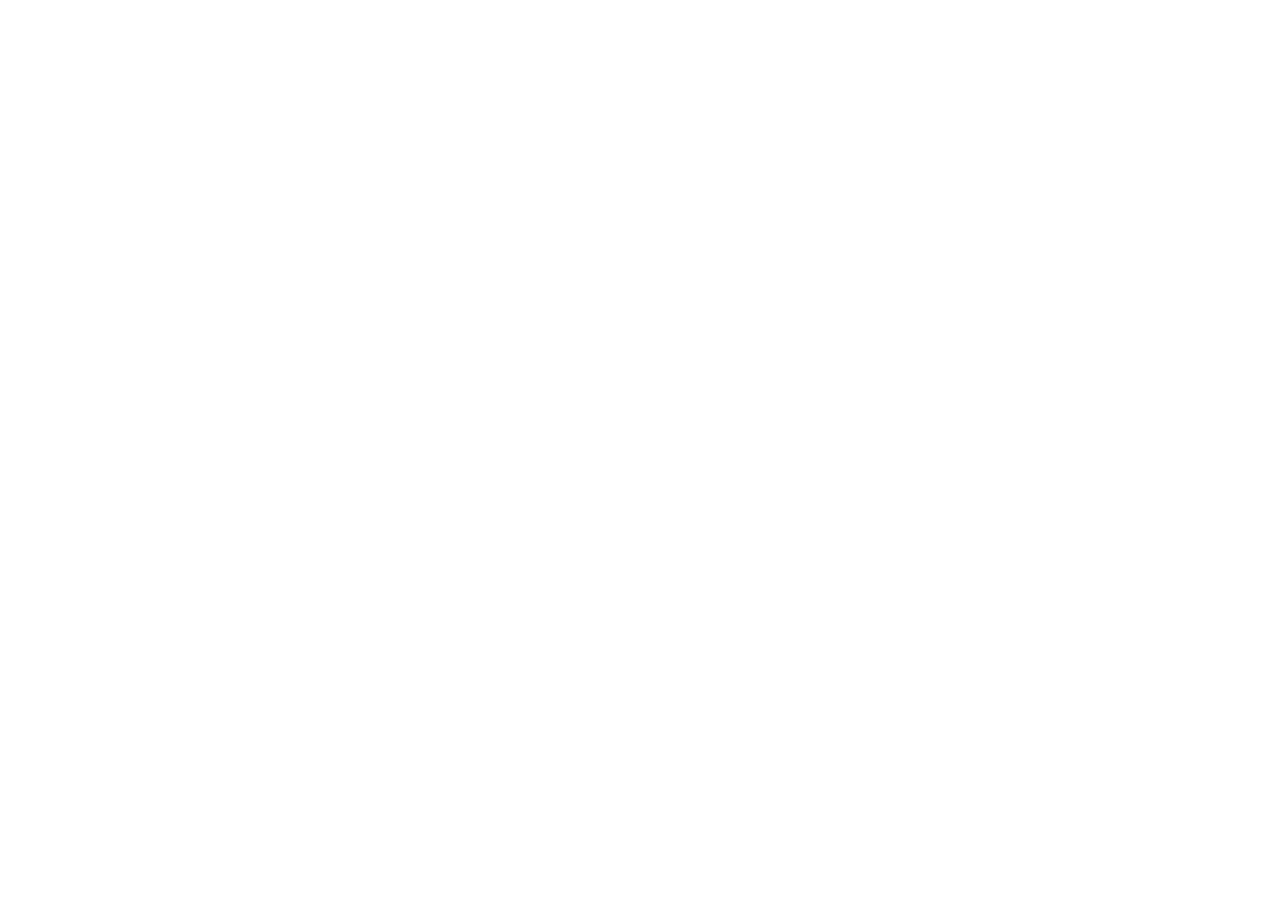
==== index.html @ 8c353df4 "test commit" ====
<!DOCTYPE html>
<html lang="en">
<head>
    <meta charset="UTF-8">
    <meta name="viewport" content="width=device-width, initial-scale=1.0">
    <title>Product list</title>
</head>
<body>
    
</body>
</html>
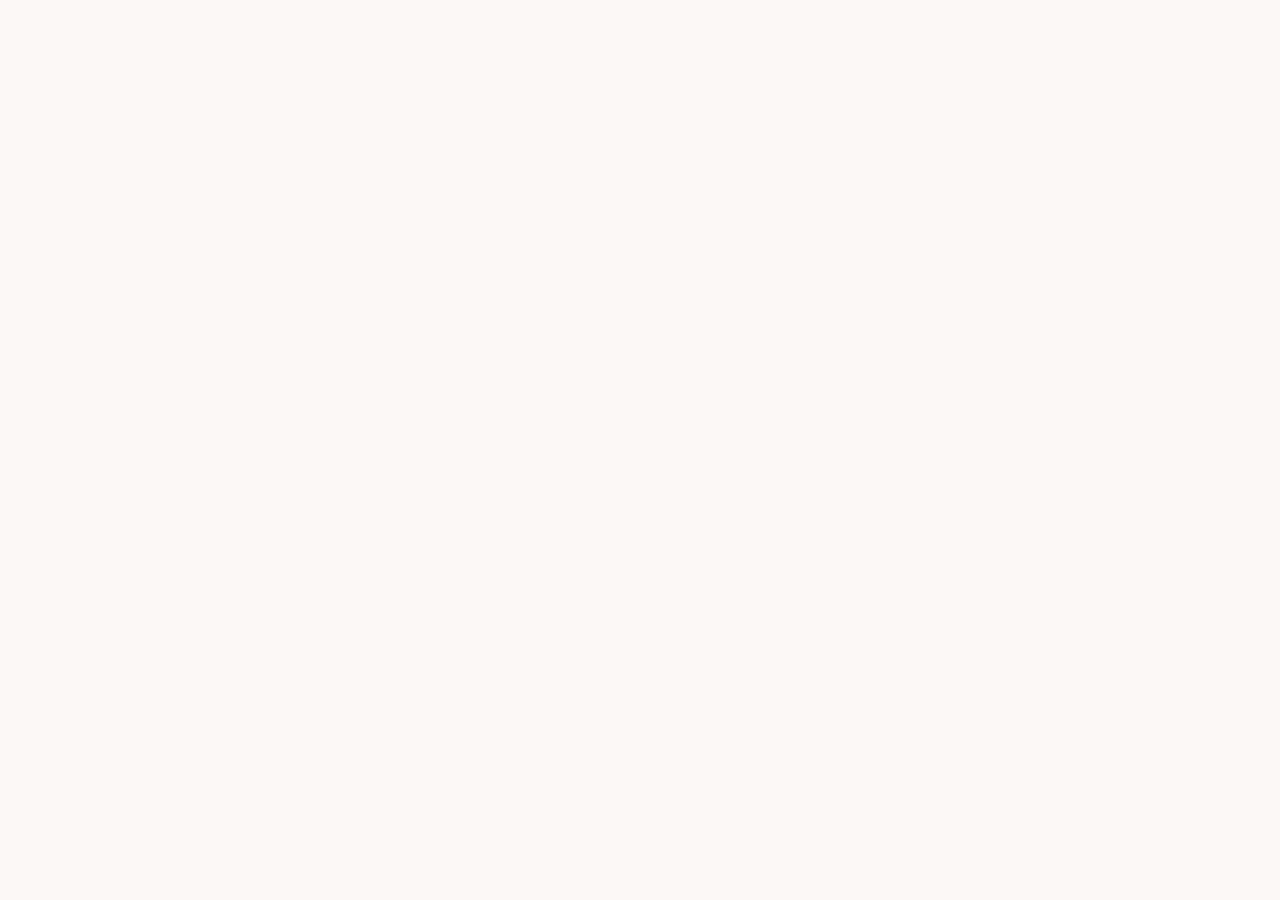
==== commit 0216bfdb: "added the initial structure of the project" ====
--- a/index.html
+++ b/index.html
@@ -3,6 +3,7 @@
 <head>
     <meta charset="UTF-8">
     <meta name="viewport" content="width=device-width, initial-scale=1.0">
+    <link rel="stylesheet" href="Styles/style.css">
     <title>Product list</title>
 </head>
 <body>
--- a/Styles/style.css
+++ b/Styles/style.css
@@ -0,0 +1,231 @@
+@charset "UTF-8";
+/**
+  Нормализация блочной модели
+ */
+*,
+::before,
+::after {
+  box-sizing: border-box;
+}
+
+/**
+  Убираем внутренние отступы слева тегам списков,
+  у которых есть атрибут class
+ */
+:where(ul, ol):where([class]) {
+  padding-left: 0;
+}
+
+/**
+  Убираем внешние отступы body и двум другим тегам,
+  у которых есть атрибут class
+ */
+body,
+:where(blockquote, figure, fieldset):where([class]) {
+  margin: 0;
+}
+
+/**
+  Убираем внешние отступы вертикали нужным тегам,
+  у которых есть атрибут class
+ */
+:where(h1,
+h2,
+h3,
+h4,
+h5,
+h6,
+p,
+ul,
+ol,
+dl):where([class]) {
+  margin-block: 0;
+}
+
+:where(dd[class]) {
+  margin-left: 0;
+}
+
+:where(fieldset[class]) {
+  padding: 0;
+  border: none;
+}
+
+/**
+  Убираем стандартный маркер маркированному списку,
+  у которого есть атрибут class
+ */
+:where(ul[class]) {
+  list-style: none;
+}
+
+:where(address[class]) {
+  font-style: normal;
+}
+
+/**
+  Обнуляем вертикальные внешние отступы параграфа,
+  объявляем локальную переменную для внешнего отступа вниз,
+  чтобы избежать взаимодействие с более сложным селектором
+ */
+p {
+  --paragraphMarginBottom: 24px;
+  margin-block: 0;
+}
+
+/**
+  Внешний отступ вниз для параграфа без атрибута class,
+  который расположен не последним среди своих соседних элементов
+ */
+p:where(:not([class]):not(:last-child)) {
+  margin-bottom: var(--paragraphMarginBottom);
+}
+
+/**
+  Упрощаем работу с изображениями и видео
+ */
+img,
+video {
+  display: block;
+  max-width: 100%;
+  height: auto;
+}
+
+/**
+  Наследуем свойства шрифт для полей ввода
+ */
+input,
+textarea,
+select,
+button {
+  font: inherit;
+}
+
+html {
+  /**
+    Пригодится в большинстве ситуаций
+    (когда, например, нужно будет "прижать" футер к низу сайта)
+   */
+  height: 100%;
+  /**
+    Убираем скачок интерфейса по горизонтали
+    при появлении / исчезновении скроллбара
+   */
+  scrollbar-gutter: stable;
+  /**
+    Плавный скролл
+   */
+  scroll-behavior: smooth;
+}
+
+body {
+  /**
+    Пригодится в большинстве ситуаций
+    (когда, например, нужно будет "прижать" футер к низу сайта)
+   */
+  min-height: 100%;
+  /**
+    Унифицированный интерлиньяж
+   */
+  line-height: 1.5;
+}
+
+/**
+  Нормализация высоты элемента ссылки при его инспектировании в DevTools
+ */
+a:where([class]) {
+  display: inline-flex;
+}
+
+/**
+  Курсор-рука при наведении на элемент
+ */
+button,
+label {
+  cursor: pointer;
+}
+
+/**
+  Убирает серую подсветку при тапе на мобильных устройствах (iOS/Android)
+ */
+button {
+  -webkit-tap-highlight-color: transparent;
+}
+
+/**
+  Приводим к единому цвету svg-элементы
+  (за исключением тех, у которых уже указан
+  атрибут fill со значением 'none' или начинается с 'url')
+ */
+:where([fill]:not([fill=none],
+[fill^=url])) {
+  fill: currentColor;
+}
+
+/**
+  Приводим к единому цвету svg-элементы
+  (за исключением тех, у которых уже указан
+  атрибут stroke со значением 'none')
+ */
+:where([stroke]:not([stroke=none],
+[stroke^=url])) {
+  stroke: currentColor;
+}
+
+/**
+  Чиним баг задержки смены цвета при взаимодействии с svg-элементами
+ */
+svg * {
+  transition-property: fill, stroke;
+}
+
+/**
+  Приведение рамок таблиц в классический 'collapse' вид
+ */
+:where(table) {
+  border-collapse: collapse;
+  border-color: currentColor;
+}
+
+/**
+  Удаляем все анимации и переходы для людей,
+  которые предпочитают их не использовать
+ */
+@media (prefers-reduced-motion: reduce) {
+  *,
+  ::before,
+  ::after {
+    animation-duration: 0.01ms !important;
+    animation-iteration-count: 1 !important;
+    transition-duration: 0.01ms !important;
+    scroll-behavior: auto !important;
+  }
+}
+@font-face {
+  font-family: "Red Hat Text";
+  src: url(/Fonts/Red-Hat-Text/RedHatText-Bold.woff2) format("woff2");
+  font-weight: bold;
+  font-style: normal;
+  font-display: swap;
+}
+@font-face {
+  font-family: "Red Hat Text";
+  src: url(/Fonts/Red-Hat-Text/RedHatText-SemiBold.woff2) format("woff2");
+  font-weight: 600;
+  font-style: normal;
+  font-display: swap;
+}
+@font-face {
+  font-family: "Red Hat Text";
+  src: url(/Fonts/Red-Hat-Text/RedHatText-Regular.woff2) format("woff2");
+  font-weight: normal;
+  font-style: normal;
+  font-display: swap;
+}
+body {
+  background-color: rgb(252, 248, 246);
+}
+
+.center {
+  margin: 112px 88px;
+}/*# sourceMappingURL=style.css.map */
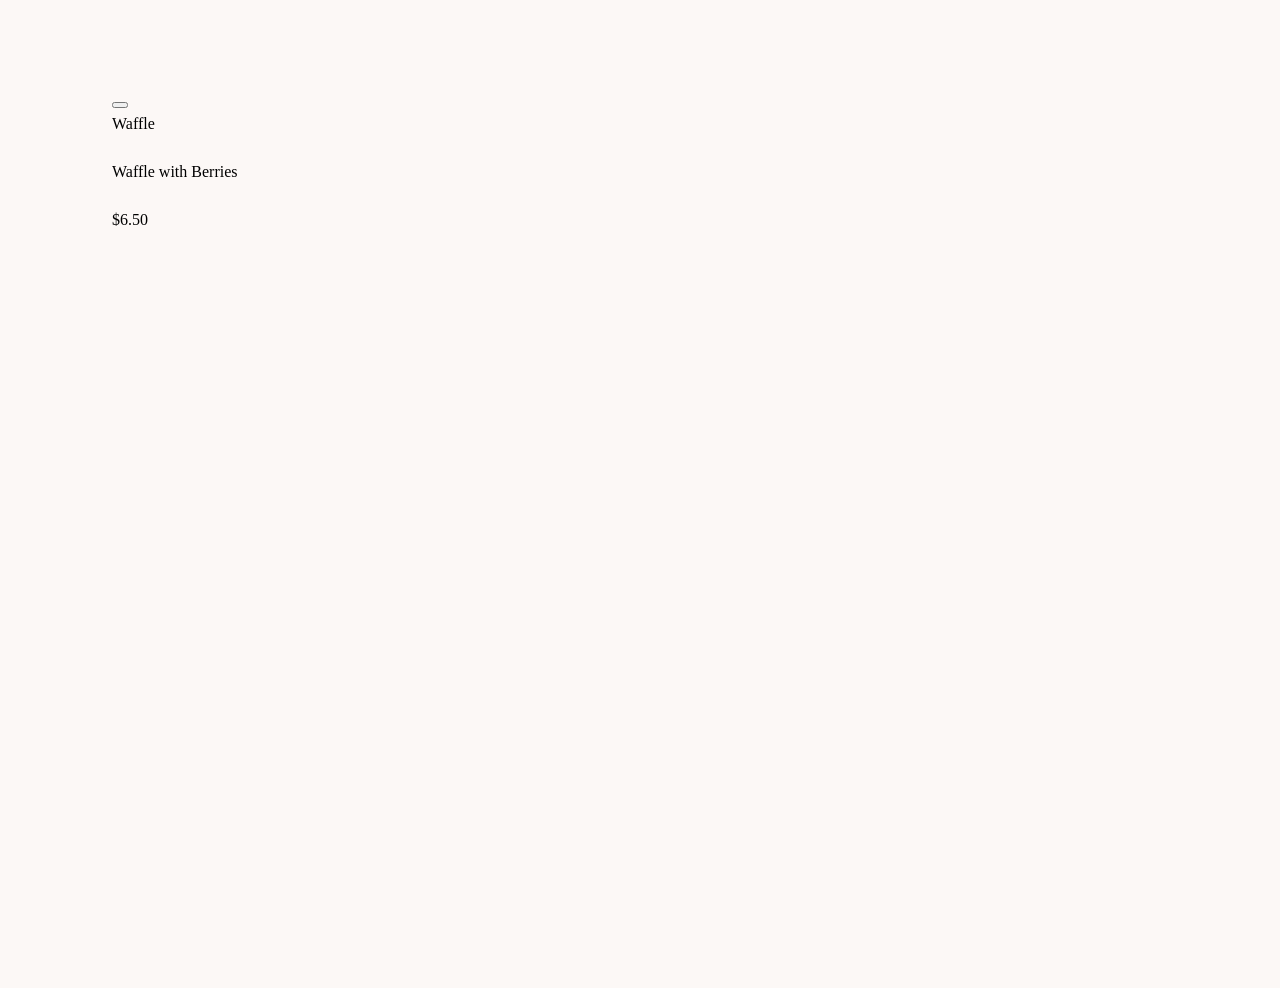
==== commit 531b0c0b: "added prettier, _vars.scss, images and _product-list.scss" ====
--- a/index.html
+++ b/index.html
@@ -1,12 +1,29 @@
 <!DOCTYPE html>
 <html lang="en">
-<head>
-    <meta charset="UTF-8">
-    <meta name="viewport" content="width=device-width, initial-scale=1.0">
-    <link rel="stylesheet" href="Styles/style.css">
-    <title>Product list</title>
-</head>
-<body>
-    
-</body>
-</html>+    <head>
+        <meta charset="UTF-8" />
+        <meta name="viewport" content="width=device-width, initial-scale=1.0" />
+        <link rel="stylesheet" href="Styles/style.css" />
+        <title>Product list</title>
+    </head>
+    <body>
+        <main class="main-content center">
+            <section class="prosuct-list">
+                <h1 class="prosuct-list__title"></h1>
+                <div class="product-list__list">
+                    <article class="product-card">
+                        <div class="card-image-container">
+                            <img src="" alt="" />
+                            <button type="button"></button>
+                        </div>
+                        <div class="item-info">
+                            <p>Waffle</p>
+                            <p>Waffle with Berries</p>
+                            <p>$6.50</p>
+                        </div>
+                    </article>
+                </div>
+            </section>
+        </main>
+    </body>
+</html>
--- a/Styles/style.css
+++ b/Styles/style.css
@@ -227,5 +227,5 @@
 }
 
 .center {
-  margin: 112px 88px;
+  margin: 88px 112px;
 }/*# sourceMappingURL=style.css.map */
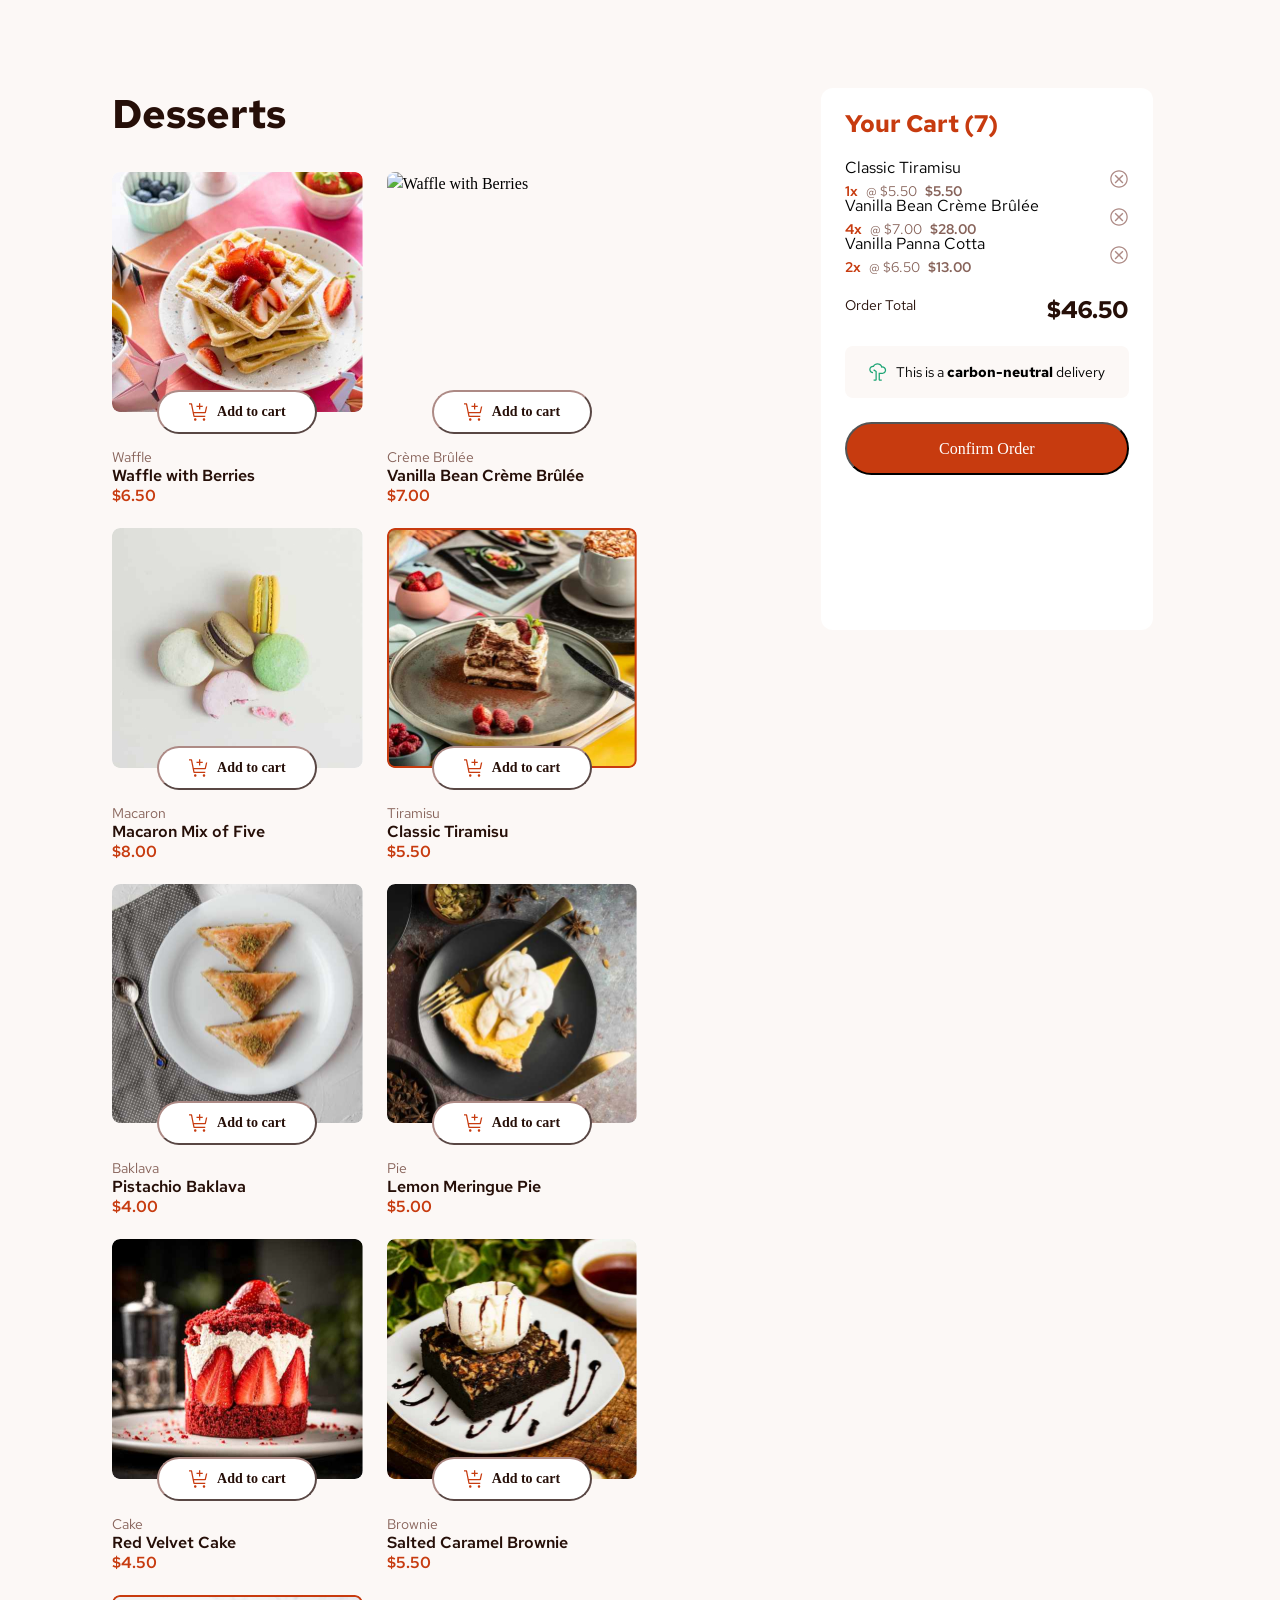
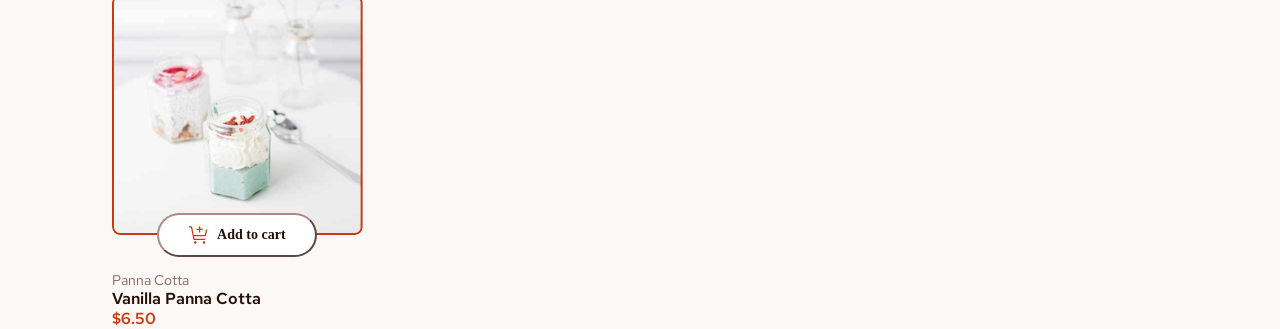
==== commit ced08749: "added _cart.scss, _product0list.scss, _main.scss and modified html" ====
--- a/index.html
+++ b/index.html
@@ -8,18 +8,337 @@
     </head>
     <body>
         <main class="main-content center">
-            <section class="prosuct-list">
-                <h1 class="prosuct-list__title"></h1>
+            <div class="cart">
+                <h2 class="cart__title">Your Cart (7)</h2>
+                <div class="cart-items">
+                    <div class="cart-item">
+                        <div class="cart-item__container">
+                            <p class="cart-item__title">Classic Tiramisu</p>
+                            <div class="cart-item-info">
+                                <p class="cart-item-info__rate">1x</p>
+                                <p class="cart-item-info__price">@ $5.50</p>
+                                <p class="cart-item-info__total">$5.50</p>
+                            </div>
+                        </div>
+                        <img
+                            class="cart-item__icon"
+                            src="/Icons/Remove icon.svg"
+                            alt="Remove icon"
+                            width="20"
+                            height="20"
+                            loading="lazy"
+                        />
+                    </div>
+                    <div class="cart-item">
+                        <div class="cart-item__container">
+                            <p class="cart-item__title">Vanilla Bean Crème Brûlée</p>
+                            <div class="cart-item-info">
+                                <p class="cart-item-info__rate">4x</p>
+                                <p class="cart-item-info__price">@ $7.00</p>
+                                <p class="cart-item-info__total">$28.00</p>
+                            </div>
+                        </div>
+                        <img
+                            class="cart-item__icon"
+                            src="/Icons/Remove icon.svg"
+                            alt="Remove icon"
+                            width="20"
+                            height="20"
+                            loading="lazy"
+                        />
+                    </div>
+                    <div class="cart-item">
+                        <div class="cart-item__container">
+                            <p class="cart-item__title">Vanilla Panna Cotta</p>
+                            <div class="cart-item-info">
+                                <p class="cart-item-info__rate">2x</p>
+                                <p class="cart-item-info__price">@ $6.50</p>
+                                <p class="cart-item-info__total">$13.00</p>
+                            </div>
+                        </div>
+                        <img
+                            class="cart-item__icon"
+                            src="/Icons/Remove icon.svg"
+                            alt="Remove icon"
+                            width="20"
+                            height="20"
+                            loading="lazy"
+                        />
+                    </div>
+                </div>
+                <div class="order-price">
+                    <p class="order-price__text">Order Total</p>
+                    <p class="order-price__price">$46.50</p>
+                </div>
+                <aside class="delivery-info">
+                    <img
+                        class="delivery-info__icon"
+                        src="/Icons/Tree-icon.svg"
+                        alt="Tree icon"
+                        width="20"
+                        height="20"
+                        loading="lazy"
+                    />
+                    <p class="delivery-info__text">This is a<b> carbon-neutral </b>delivery</p>
+                </aside>
+                <button class="button-cart">
+                   <p class="button-cart__text">Confirm Order</p>
+
+                </button>
+            </div>
+            <section class="product-list">
+                <h1 class="product-list__title">Desserts</h1>
                 <div class="product-list__list">
                     <article class="product-card">
                         <div class="card-image-container">
-                            <img src="" alt="" />
-                            <button type="button"></button>
-                        </div>
-                        <div class="item-info">
-                            <p>Waffle</p>
-                            <p>Waffle with Berries</p>
-                            <p>$6.50</p>
+                            <img
+                                class="card-image-container__img"
+                                src="/Images/Waffle with Berries.jpg"
+                                alt="Waffle with Berries"
+                                width="250.67"
+                                height="240"
+                                loading="lazy"
+                            />
+                            <button class="card-button" type="button">
+                                <img
+                                    class="card-button__icon"
+                                    src="/Icons/Shopping-cart.svg"
+                                    alt="Shopping cart icon"
+                                    width="20"
+                                    height="20"
+                                    loading="lazy"
+                                />
+                                <p class="card-button__text">Add to cart</p>
+                            </button>
+                        </div>
+                        <div class="item-info">
+                            <p class="item-info__type">Waffle</p>
+                            <p class="item-info__name">Waffle with Berries</p>
+                            <p class="item-info__price">$6.50</p>
+                        </div>
+                    </article>
+                    <article class="product-card">
+                        <div class="card-image-container">
+                            <img
+                                class="card-image-container__img"
+                                src="/Images/Vanilla Bean Crème Brûlée.jpg"
+                                alt="Waffle with Berries"
+                                width="250.67"
+                                height="240"
+                                loading="lazy"
+                            />
+                            <button class="card-button" type="button">
+                                <img
+                                    class="card-button__icon"
+                                    src="/Icons/Shopping-cart.svg"
+                                    alt="Shopping cart icon"
+                                    width="20"
+                                    height="20"
+                                    loading="lazy"
+                                />
+                                <p class="card-button__text">Add to cart</p>
+                            </button>
+                        </div>
+                        <div class="item-info">
+                            <p class="item-info__type">Crème Brûlée</p>
+                            <p class="item-info__name">Vanilla Bean Crème Brûlée</p>
+                            <p class="item-info__price">$7.00</p>
+                        </div>
+                    </article>
+                    <article class="product-card">
+                        <div class="card-image-container">
+                            <img
+                                class="card-image-container__img"
+                                src="/Images/Macaron Mix of Five.jpg"
+                                alt="Waffle with Berries"
+                                width="250.67"
+                                height="240"
+                                loading="lazy"
+                            />
+                            <button class="card-button" type="button">
+                                <img
+                                    class="card-button__icon"
+                                    src="/Icons/Shopping-cart.svg"
+                                    alt="Shopping cart icon"
+                                    width="20"
+                                    height="20"
+                                    loading="lazy"
+                                />
+                                <p class="card-button__text">Add to cart</p>
+                            </button>
+                        </div>
+                        <div class="item-info">
+                            <p class="item-info__type">Macaron</p>
+                            <p class="item-info__name">Macaron Mix of Five</p>
+                            <p class="item-info__price">$8.00</p>
+                        </div>
+                    </article>
+                    <article class="product-card">
+                        <div class="card-image-container">
+                            <img
+                                class="card-image-container__img"
+                                src="/Images/Classic Tiramisu.jpg"
+                                alt="Waffle with Berries"
+                                width="250.67"
+                                height="240"
+                                loading="lazy"
+                            />
+                            <button class="card-button" type="button">
+                                <img
+                                    class="card-button__icon"
+                                    src="/Icons/Shopping-cart.svg"
+                                    alt="Shopping cart icon"
+                                    width="20"
+                                    height="20"
+                                    loading="lazy"
+                                />
+                                <p class="card-button__text">Add to cart</p>
+                            </button>
+                        </div>
+                        <div class="item-info">
+                            <p class="item-info__type">Tiramisu</p>
+                            <p class="item-info__name">Classic Tiramisu</p>
+                            <p class="item-info__price">$5.50</p>
+                        </div>
+                    </article>
+                    <article class="product-card">
+                        <div class="card-image-container">
+                            <img
+                                class="card-image-container__img"
+                                src="/Images/Pistachio Baklava.jpg"
+                                alt="Waffle with Berries"
+                                width="250.67"
+                                height="240"
+                                loading="lazy"
+                            />
+                            <button class="card-button" type="button">
+                                <img
+                                    class="card-button__icon"
+                                    src="/Icons/Shopping-cart.svg"
+                                    alt="Shopping cart icon"
+                                    width="20"
+                                    height="20"
+                                    loading="lazy"
+                                />
+                                <p class="card-button__text">Add to cart</p>
+                            </button>
+                        </div>
+                        <div class="item-info">
+                            <p class="item-info__type">Baklava</p>
+                            <p class="item-info__name">Pistachio Baklava</p>
+                            <p class="item-info__price">$4.00</p>
+                        </div>
+                    </article>
+                    <article class="product-card">
+                        <div class="card-image-container">
+                            <img
+                                class="card-image-container__img"
+                                src="/Images/Lemon Meringue Pie.jpg"
+                                alt="Waffle with Berries"
+                                width="250.67"
+                                height="240"
+                                loading="lazy"
+                            />
+                            <button class="card-button" type="button">
+                                <img
+                                    class="card-button__icon"
+                                    src="/Icons/Shopping-cart.svg"
+                                    alt="Shopping cart icon"
+                                    width="20"
+                                    height="20"
+                                    loading="lazy"
+                                />
+                                <p class="card-button__text">Add to cart</p>
+                            </button>
+                        </div>
+                        <div class="item-info">
+                            <p class="item-info__type">Pie</p>
+                            <p class="item-info__name">Lemon Meringue Pie</p>
+                            <p class="item-info__price">$5.00</p>
+                        </div>
+                    </article>
+                    <article class="product-card">
+                        <div class="card-image-container">
+                            <img
+                                class="card-image-container__img"
+                                src="/Images/Red Velvet Cake.jpg"
+                                alt="Waffle with Berries"
+                                width="250.67"
+                                height="240"
+                                loading="lazy"
+                            />
+                            <button class="card-button" type="button">
+                                <img
+                                    class="card-button__icon"
+                                    src="/Icons/Shopping-cart.svg"
+                                    alt="Shopping cart icon"
+                                    width="20"
+                                    height="20"
+                                    loading="lazy"
+                                />
+                                <p class="card-button__text">Add to cart</p>
+                            </button>
+                        </div>
+                        <div class="item-info">
+                            <p class="item-info__type">Cake</p>
+                            <p class="item-info__name">Red Velvet Cake</p>
+                            <p class="item-info__price">$4.50</p>
+                        </div>
+                    </article>
+                    <article class="product-card">
+                        <div class="card-image-container">
+                            <img
+                                class="card-image-container__img"
+                                src="/Images/Salted Caramel Brownie.jpg"
+                                alt="Waffle with Berries"
+                                width="250.67"
+                                height="240"
+                                loading="lazy"
+                            />
+                            <button class="card-button" type="button">
+                                <img
+                                    class="card-button__icon"
+                                    src="/Icons/Shopping-cart.svg"
+                                    alt="Shopping cart icon"
+                                    width="20"
+                                    height="20"
+                                    loading="lazy"
+                                />
+                                <p class="card-button__text">Add to cart</p>
+                            </button>
+                        </div>
+                        <div class="item-info">
+                            <p class="item-info__type">Brownie</p>
+                            <p class="item-info__name">Salted Caramel Brownie</p>
+                            <p class="item-info__price">$5.50</p>
+                        </div>
+                    </article>
+                    <article class="product-card">
+                        <div class="card-image-container">
+                            <img
+                                class="card-image-container__img"
+                                src="/Images/Vanilla Panna Cotta.jpg"
+                                alt="Waffle with Berries"
+                                width="250.67"
+                                height="240"
+                                loading="lazy"
+                            />
+                            <button class="card-button" type="button">
+                                <img
+                                    class="card-button__icon"
+                                    src="/Icons/Shopping-cart.svg"
+                                    alt="Shopping cart icon"
+                                    width="20"
+                                    height="20"
+                                    loading="lazy"
+                                />
+                                <p class="card-button__text">Add to cart</p>
+                            </button>
+                        </div>
+                        <div class="item-info">
+                            <p class="item-info__type">Panna Cotta</p>
+                            <p class="item-info__name">Vanilla Panna Cotta</p>
+                            <p class="item-info__price">$6.50</p>
                         </div>
                     </article>
                 </div>
--- a/Styles/style.css
+++ b/Styles/style.css
@@ -228,4 +228,177 @@
 
 .center {
   margin: 88px 112px;
+}
+
+.main-content {
+  display: flex;
+  flex-direction: row-reverse;
+  gap: 32px;
+  height: 1185px;
+}
+
+.cart {
+  display: flex;
+  flex-direction: column;
+  gap: 24px;
+  flex-basis: 384px;
+  background-color: rgb(255, 255, 255);
+  border-radius: 12px;
+  max-height: 542px;
+  padding: 24px;
+}
+.cart__title {
+  color: rgb(199, 59, 15);
+  font-family: "Red Hat Text";
+  font-size: 24px;
+  font-weight: 700;
+  line-height: 1;
+}
+.cart-item {
+  display: flex;
+  justify-content: space-between;
+}
+.cart-item__container {
+  display: flex;
+  flex-direction: column;
+  font-family: "Red Hat Text";
+  line-height: 1;
+  gap: 8px;
+}
+.cart-item-info {
+  display: flex;
+  font-size: 14px;
+  gap: 8px;
+}
+.cart-item-info__rate {
+  color: rgb(199, 59, 15);
+  font-weight: 600;
+}
+.cart-item-info__price {
+  color: rgb(135, 99, 90);
+  font-weight: 400;
+}
+.cart-item-info__total {
+  color: rgb(135, 99, 90);
+  font-weight: 600;
+}
+
+.order-price {
+  display: flex;
+  justify-content: space-between;
+  font-family: "Red Hat Text";
+  color: rgb(38, 15, 8);
+  line-height: 1;
+}
+.order-price__text {
+  font-size: 14px;
+  font-weight: 400;
+}
+.order-price__price {
+  font-size: 24px;
+  font-weight: 700;
+}
+
+.delivery-info {
+  display: flex;
+  justify-content: center;
+  align-items: center;
+  border-radius: 8px;
+  background-color: rgb(252, 248, 246);
+  height: 52px;
+  gap: 8px;
+  font-family: "Red Hat Text";
+  font-size: 14px;
+  font-weight: 400;
+  line-height: 1;
+}
+
+.button-cart {
+  background-color: rgb(199, 59, 15);
+  border-radius: 999px;
+  height: 53px;
+}
+.button-cart__text {
+  color: rgb(255, 255, 255);
+}
+
+.product-list {
+  display: flex;
+  flex-direction: column;
+  flex-basis: 800px;
+  gap: 32px;
+}
+.product-list__title {
+  color: rgb(38, 15, 8);
+  font-family: "Red Hat Text";
+  font-size: 40px;
+  font-weight: 700;
+  line-height: 1.3;
+  letter-spacing: 0%;
+}
+.product-list__list {
+  display: flex;
+  flex-wrap: wrap;
+  gap: 24px;
+}
+
+.product-card {
+  display: flex;
+  flex-direction: column;
+  gap: 38px;
+}
+
+.card-image-container {
+  position: relative;
+  display: flex;
+  align-items: flex-end;
+  justify-content: center;
+}
+.card-image-container__img {
+  border-radius: 8px;
+}
+
+.card-button {
+  display: flex;
+  justify-content: center;
+  align-items: center;
+  position: absolute;
+  margin-bottom: -22px;
+  gap: 8px;
+  width: 160px;
+  height: 44px;
+  border-color: rgb(173, 138, 133);
+  border-radius: 999px;
+  background-color: rgb(255, 255, 255);
+}
+.card-button__text {
+  color: rgb(38, 15, 8);
+  font-size: 14px;
+  font-weight: 600;
+  line-height: 1;
+}
+
+.item-info {
+  display: flex;
+  flex-direction: column;
+  gap: 4px;
+  font-family: "Red Hat Text";
+}
+.item-info__type {
+  color: rgb(135, 99, 90);
+  font-size: 14px;
+  font-weight: 400;
+  line-height: 1;
+}
+.item-info__name {
+  color: rgb(38, 15, 8);
+  font-size: 16px;
+  font-weight: 600;
+  line-height: 1;
+}
+.item-info__price {
+  color: rgb(199, 59, 15);
+  font-size: 16px;
+  font-weight: 600;
+  line-height: 1;
 }/*# sourceMappingURL=style.css.map */
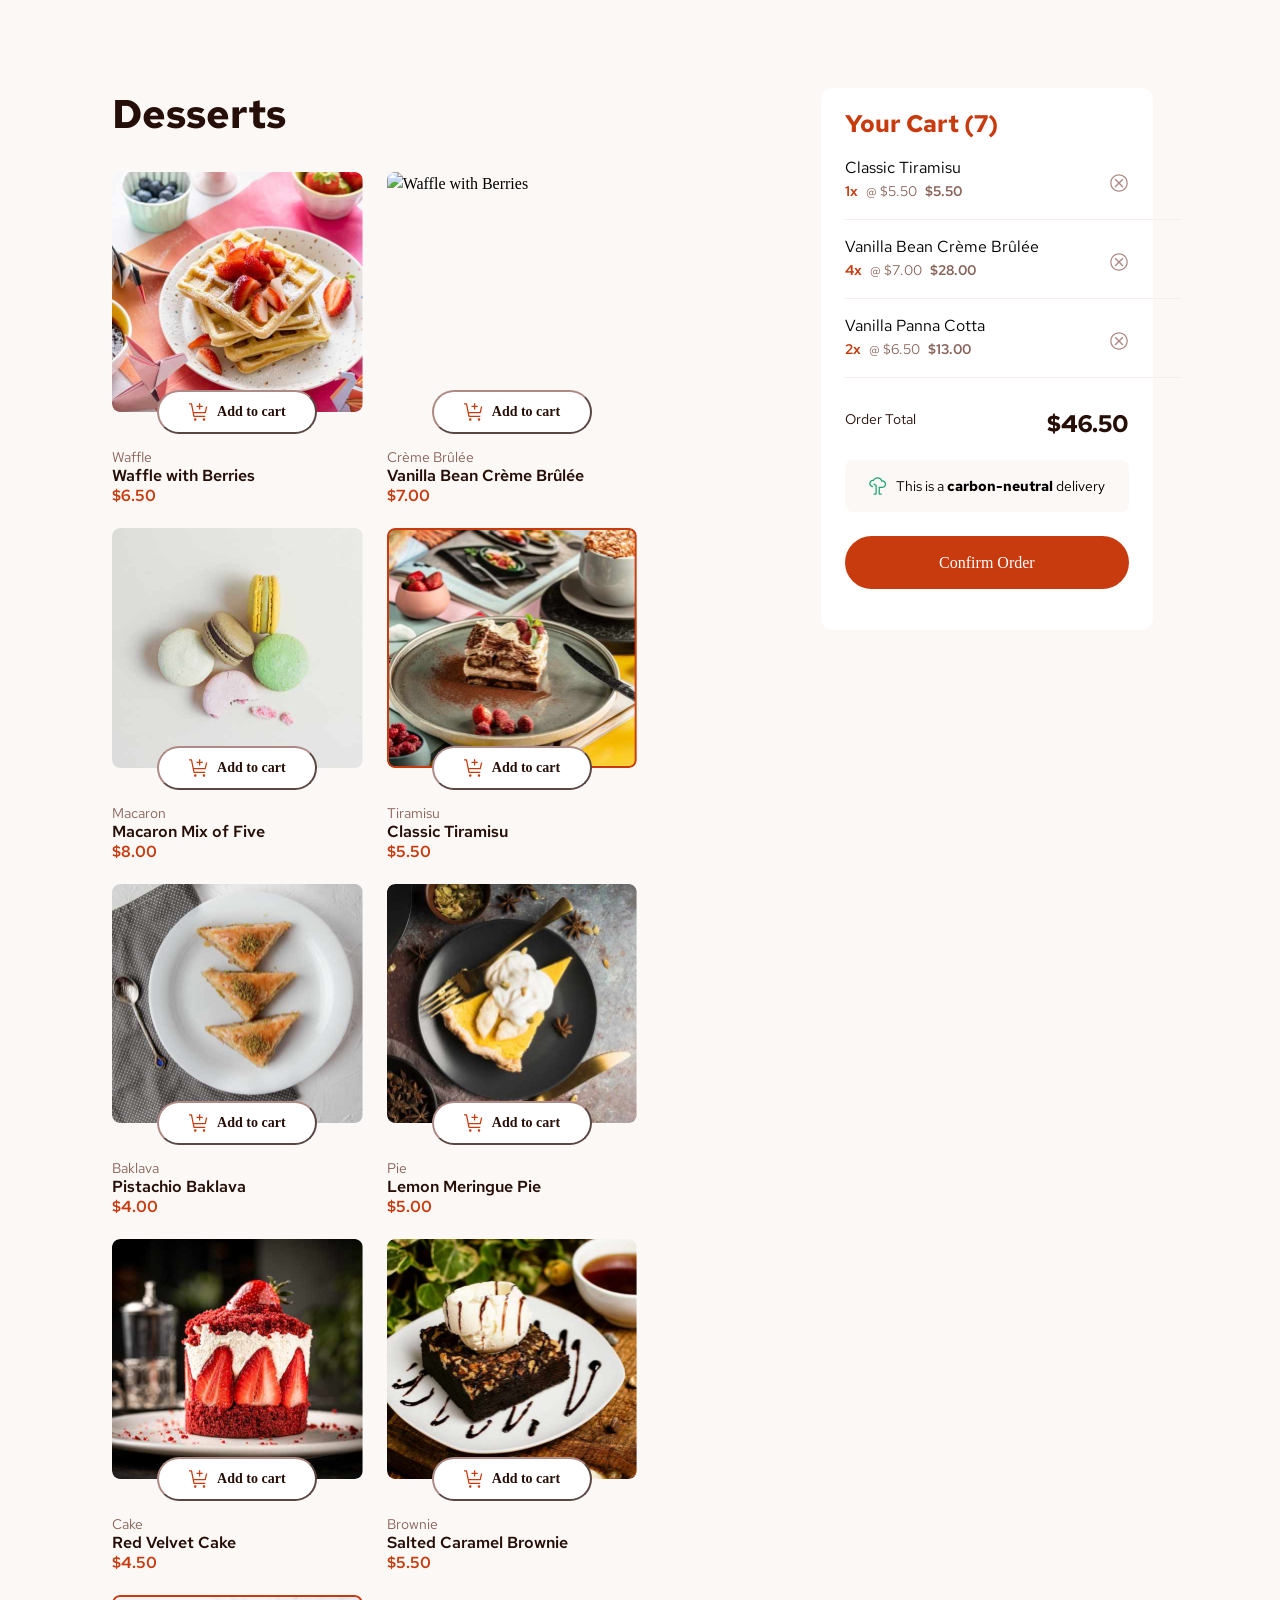
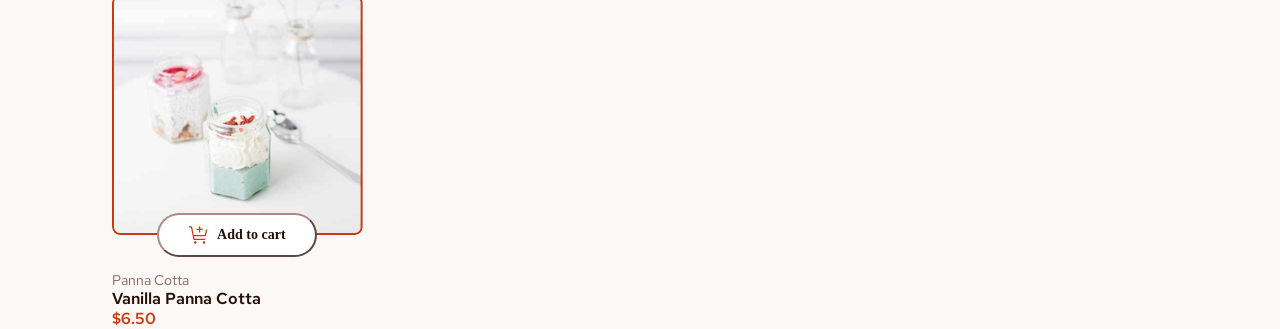
==== commit 8a4a1595: "final changes in cart" ====
--- a/index.html
+++ b/index.html
@@ -81,9 +81,8 @@
                     />
                     <p class="delivery-info__text">This is a<b> carbon-neutral </b>delivery</p>
                 </aside>
-                <button class="button-cart">
-                   <p class="button-cart__text">Confirm Order</p>
-
+                <button type="button" class="button-cart">
+                    <p class="button-cart__text">Confirm Order</p>
                 </button>
             </div>
             <section class="product-list">
--- a/Styles/style.css
+++ b/Styles/style.css
@@ -254,9 +254,15 @@
   font-weight: 700;
   line-height: 1;
 }
+.cart-items {
+  display: flex;
+  flex-direction: column;
+  gap: 33px;
+}
 .cart-item {
   display: flex;
   justify-content: space-between;
+  height: 46px;
 }
 .cart-item__container {
   display: flex;
@@ -282,6 +288,11 @@
   color: rgb(135, 99, 90);
   font-weight: 600;
 }
+.cart-item::after {
+  content: url(/Icons/Line-cart.svg);
+  position: absolute;
+  margin-top: 43px;
+}
 
 .order-price {
   display: flex;
@@ -289,6 +300,7 @@
   font-family: "Red Hat Text";
   color: rgb(38, 15, 8);
   line-height: 1;
+  padding-top: 24px;
 }
 .order-price__text {
   font-size: 14px;
@@ -317,6 +329,7 @@
   background-color: rgb(199, 59, 15);
   border-radius: 999px;
   height: 53px;
+  border-color: transparent;
 }
 .button-cart__text {
   color: rgb(255, 255, 255);
